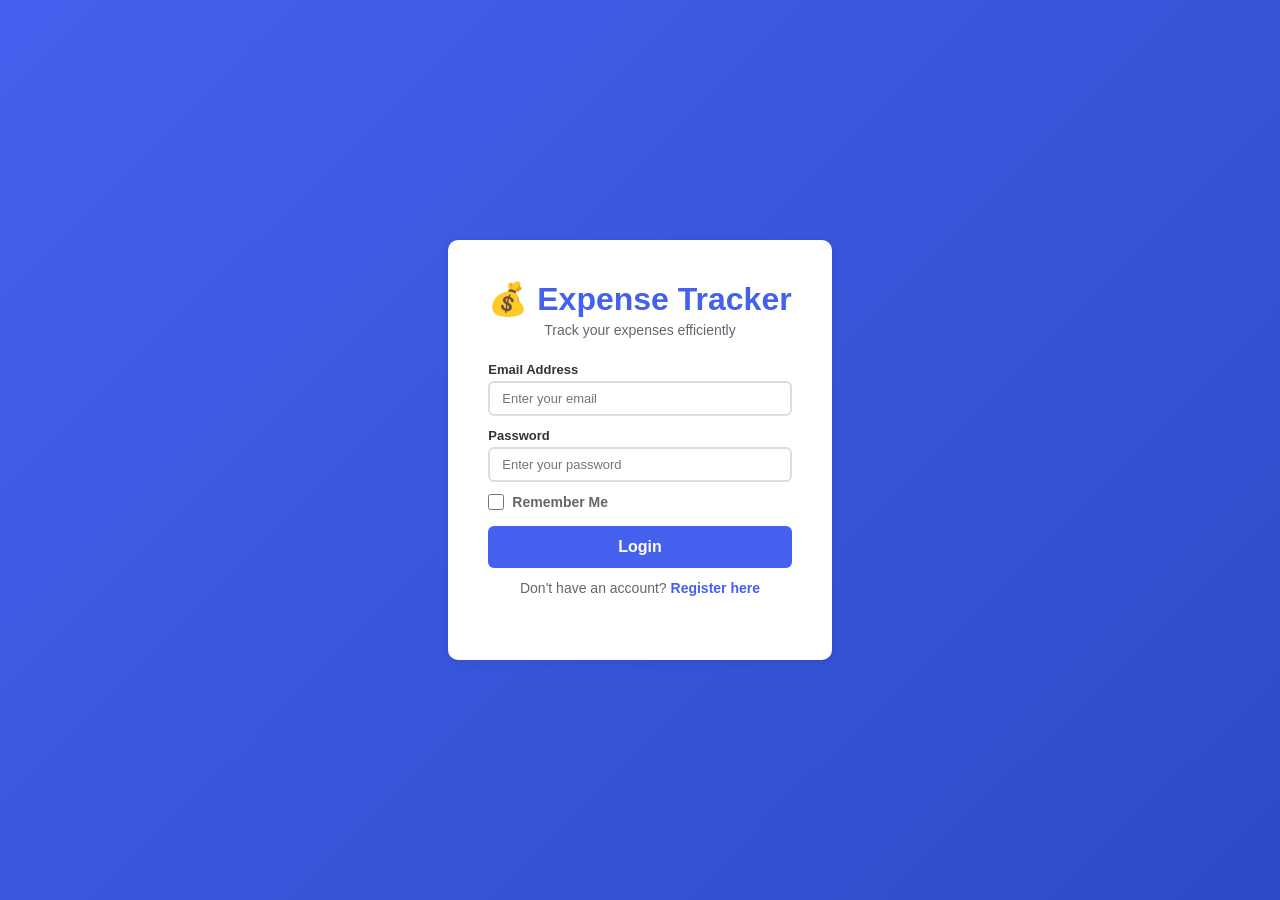
==== src/main/webapp/index.html @ 865ebbf7 "first commit" ====
<!DOCTYPE html>
<html lang="en">
<head>
<meta charset="UTF-8">
<meta name="viewport" content="width=device-width, initial-scale=1.0">
<title>Expense Tracker</title>
<script>
window.location.href = 'login.html';
</script>
</head>
<body>
</body>
</html>
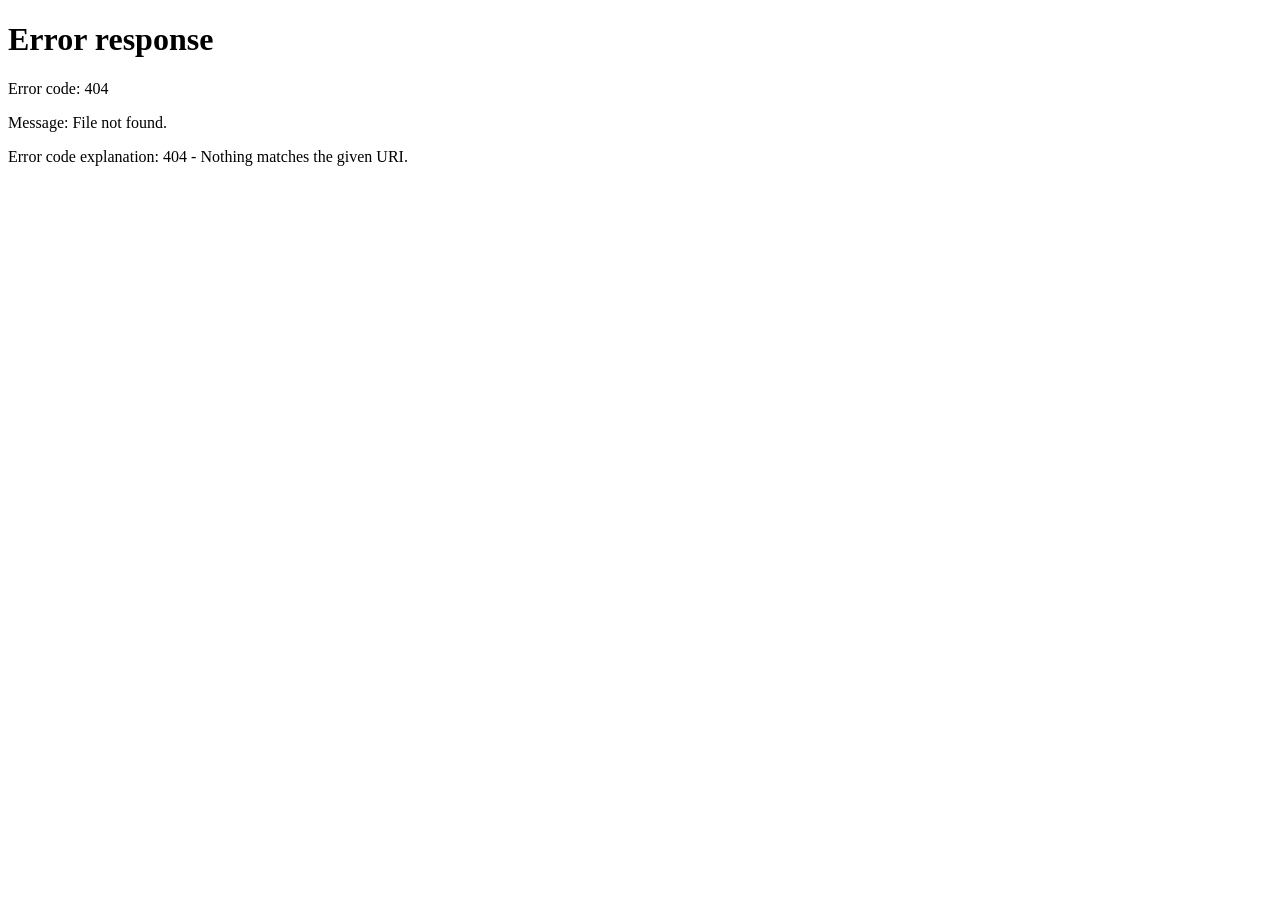
==== commit 5bbb22cb: "working perfectly but dont understand jsp" ====
--- a/src/main/webapp/index.html
+++ b/src/main/webapp/index.html
@@ -1,13 +1,16 @@
 <!DOCTYPE html>
 <html lang="en">
+
 <head>
-<meta charset="UTF-8">
-<meta name="viewport" content="width=device-width, initial-scale=1.0">
-<title>Expense Tracker</title>
-<script>
-window.location.href = 'login.html';
-</script>
+	<meta charset="UTF-8">
+	<meta name="viewport" content="width=device-width, initial-scale=1.0">
+	<title>Expense Tracker</title>
+	<script>
+		window.location.href = 'login';
+	</script>
 </head>
+
 <body>
 </body>
+
 </html>
